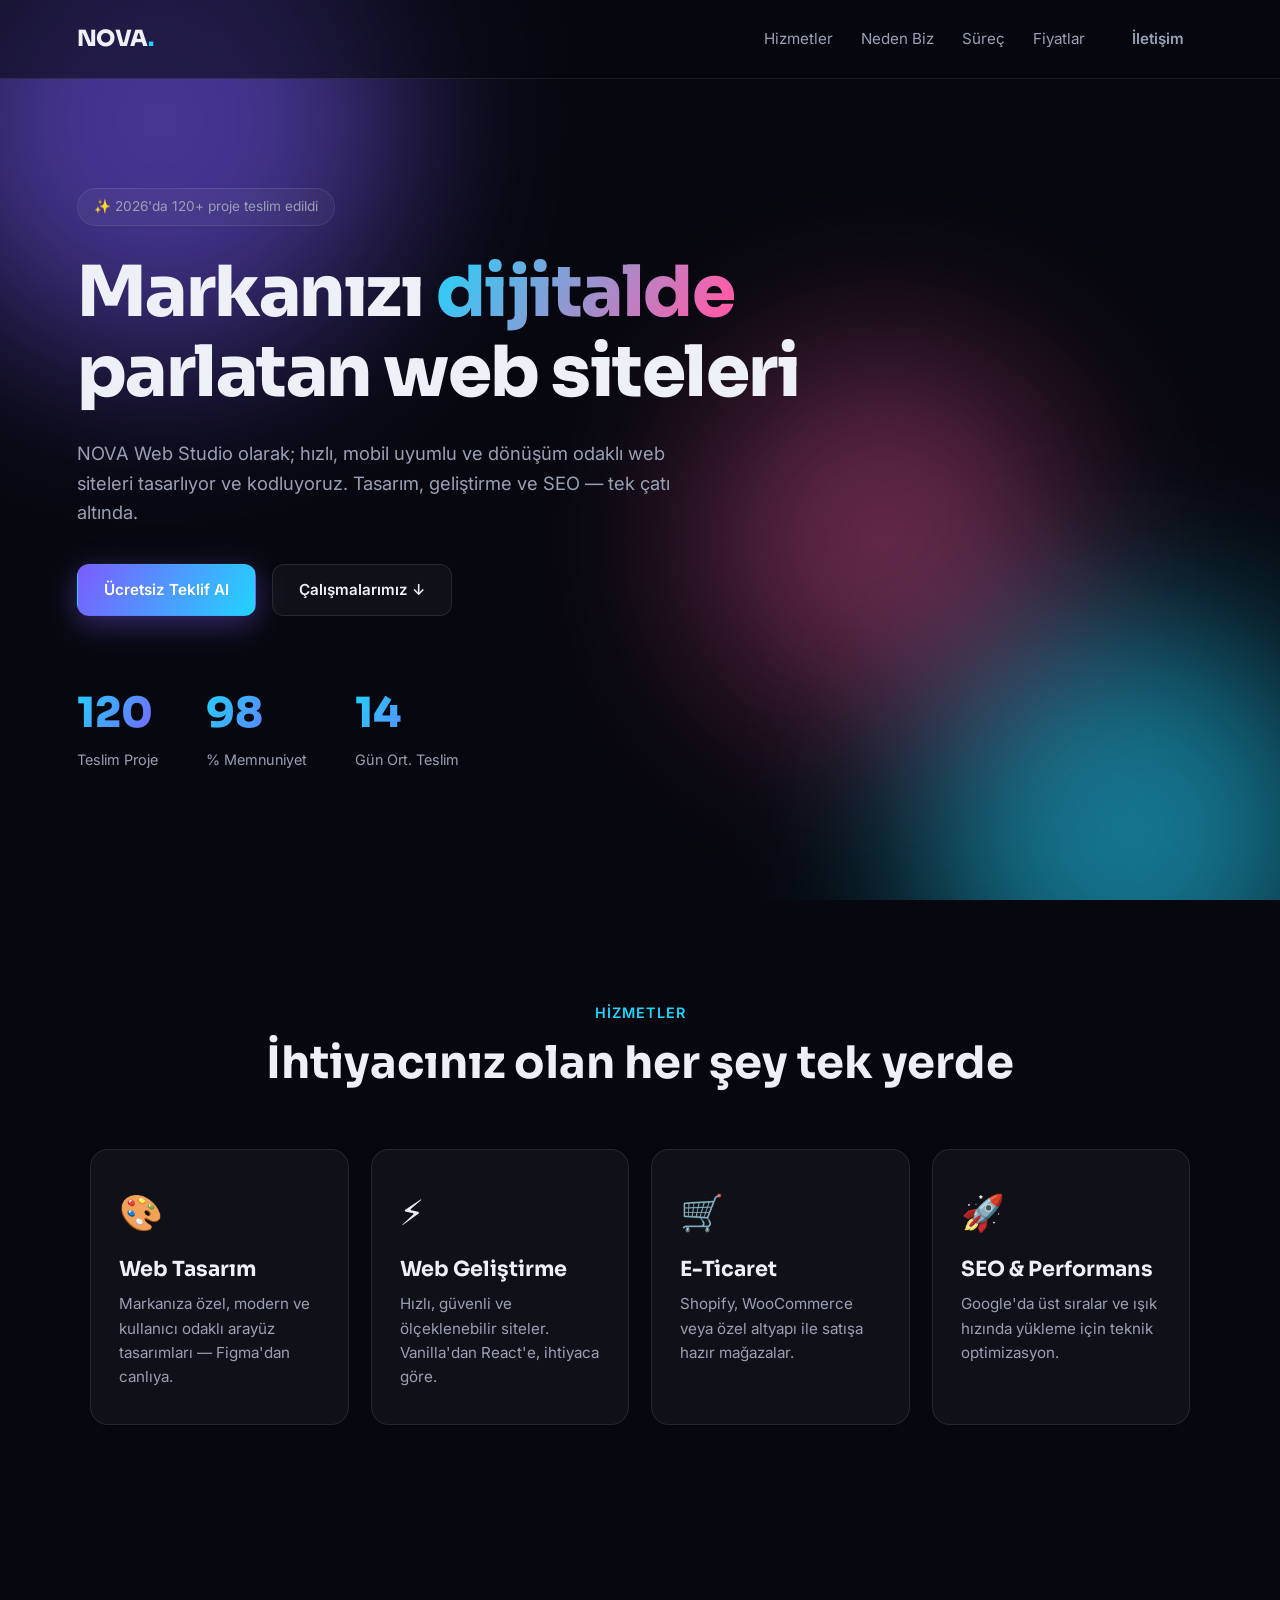
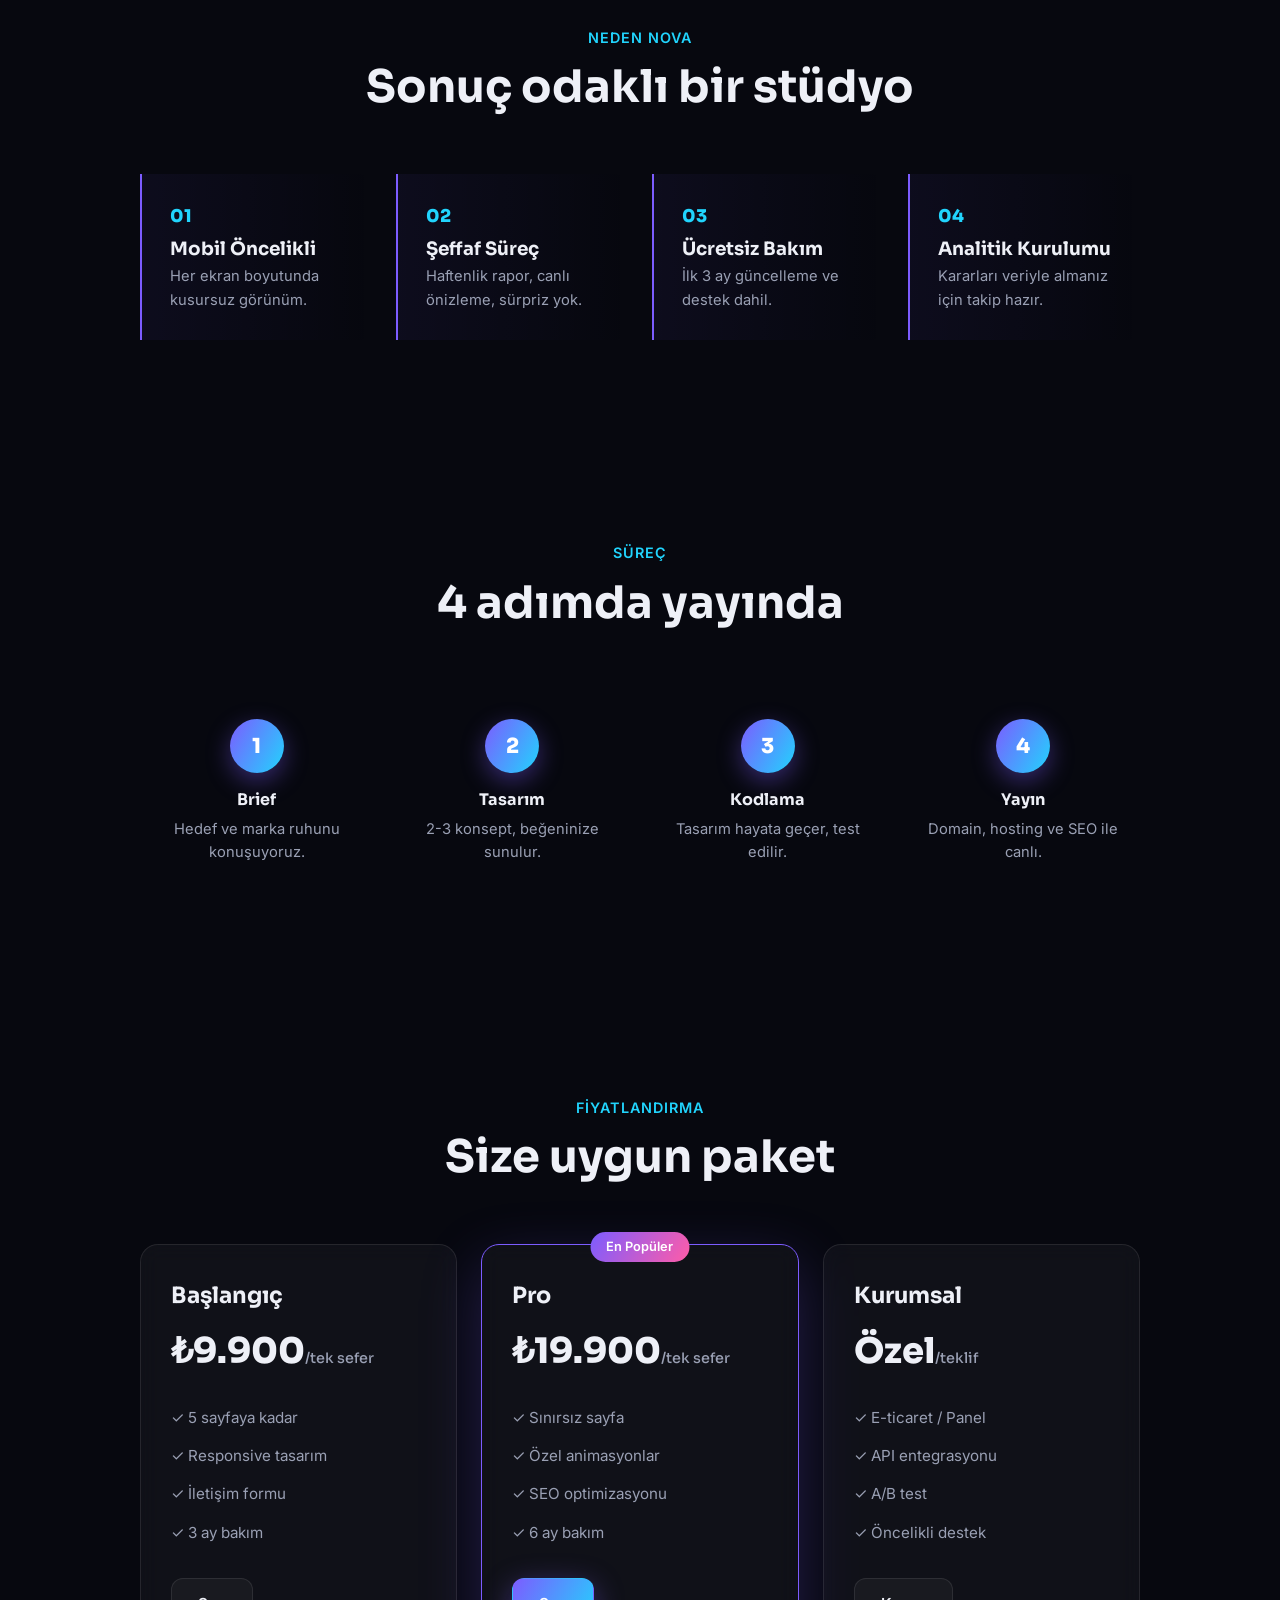
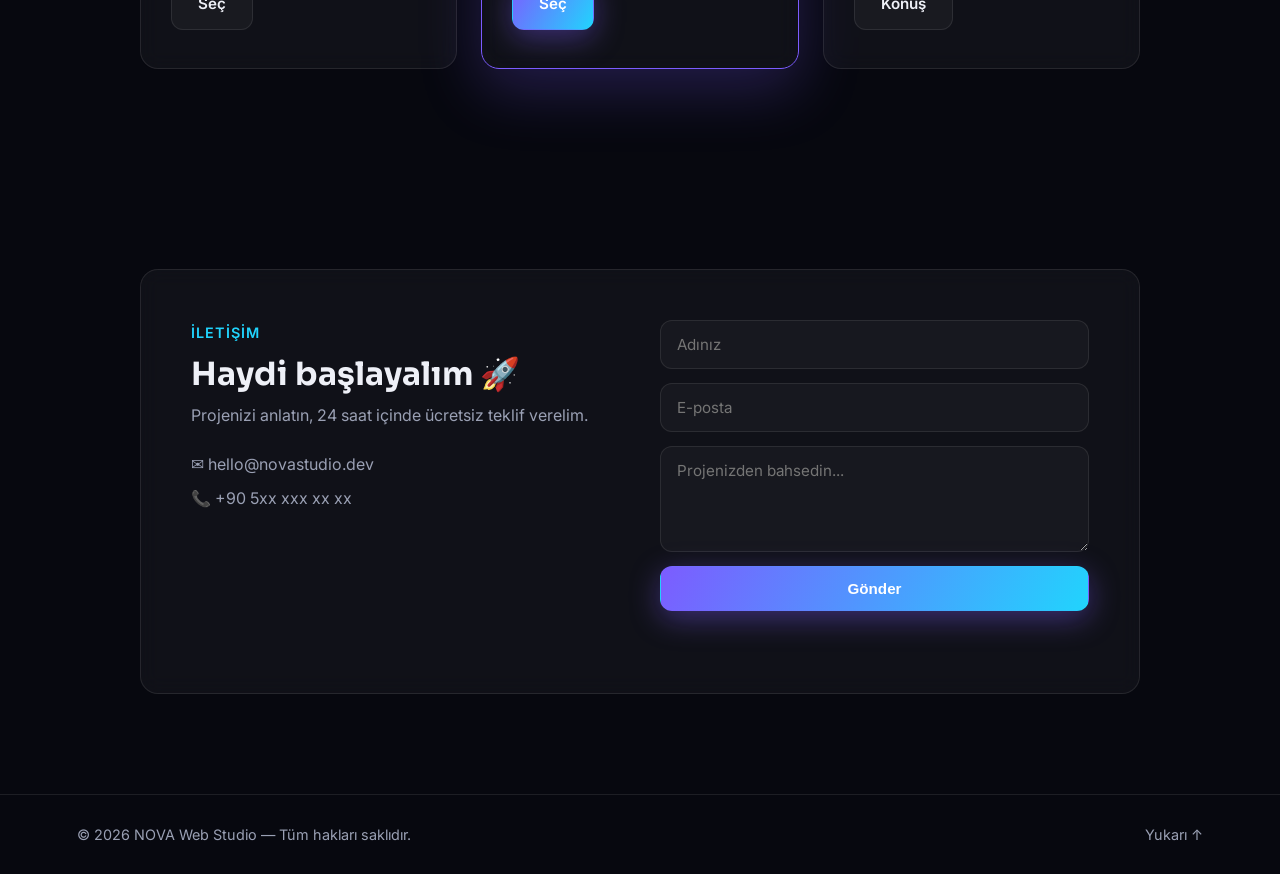
==== index.html @ 50217fd8 "feat: NOVA Web Studio landing page (dark, glassmorphism, animated)" ====
<!DOCTYPE html>
<html lang="tr">
<head>
  <meta charset="UTF-8" />
  <meta name="viewport" content="width=device-width, initial-scale=1.0" />
  <meta name="description" content="NOVA Web Studio — markanıza yakışır, hızlı ve göz alıcı web siteleri. Tasarım, geliştirme ve SEO tek çatı altında." />
  <title>NOVA Web Studio — Web Sitesi Yapımı</title>
  <link rel="preconnect" href="https://fonts.googleapis.com" />
  <link rel="preconnect" href="https://fonts.gstatic.com" crossorigin />
  <link href="https://fonts.googleapis.com/css2?family=Sora:wght@400;600;700;800&family=Inter:wght@400;500;600&display=swap" rel="stylesheet" />
  <link rel="stylesheet" href="style.css" />
</head>
<body>
  <!-- Animated background blobs -->
  <div class="bg-blobs" aria-hidden="true">
    <span class="blob blob-1"></span>
    <span class="blob blob-2"></span>
    <span class="blob blob-3"></span>
  </div>

  <!-- Cursor glow -->
  <div class="cursor-glow" aria-hidden="true"></div>

  <!-- Navbar -->
  <header class="nav" id="nav">
    <a href="#hero" class="logo">NOVA<span>.</span></a>
    <nav class="nav-links">
      <a href="#services">Hizmetler</a>
      <a href="#features">Neden Biz</a>
      <a href="#process">Süreç</a>
      <a href="#pricing">Fiyatlar</a>
      <a href="#contact" class="btn btn-sm">İletişim</a>
    </nav>
    <button class="menu-toggle" id="menuToggle" aria-label="Menü">☰</button>
  </header>

  <!-- Hero -->
  <section class="hero" id="hero">
    <div class="hero-inner">
      <div class="badge reveal">✨ 2026'da 120+ proje teslim edildi</div>
      <h1 class="hero-title reveal">
        Markanızı <span class="grad-text">dijitalde</span><br />parlatan web siteleri
      </h1>
      <p class="hero-sub reveal">
        NOVA Web Studio olarak; hızlı, mobil uyumlu ve dönüşüm odaklı web siteleri
        tasarlıyor ve kodluyoruz. Tasarım, geliştirme ve SEO — tek çatı altında.
      </p>
      <div class="hero-cta reveal">
        <a href="#contact" class="btn btn-primary">Ücretsiz Teklif Al</a>
        <a href="#work" class="btn btn-ghost">Çalışmalarımız ↓</a>
      </div>
      <div class="hero-stats reveal">
        <div class="stat"><strong data-count="120">0</strong><span>Teslim Proje</span></div>
        <div class="stat"><strong data-count="98">0</strong><span>% Memnuniyet</span></div>
        <div class="stat"><strong data-count="14">0</strong><span>Gün Ort. Teslim</span></div>
      </div>
    </div>
  </section>

  <!-- Services -->
  <section class="section" id="services">
    <div class="section-head reveal">
      <span class="eyebrow">Hizmetler</span>
      <h2>İhtiyacınız olan her şey tek yerde</h2>
    </div>
    <div class="cards">
      <article class="card glass reveal">
        <div class="card-icon">🎨</div>
        <h3>Web Tasarım</h3>
        <p>Markanıza özel, modern ve kullanıcı odaklı arayüz tasarımları — Figma'dan canlıya.</p>
      </article>
      <article class="card glass reveal">
        <div class="card-icon">⚡</div>
        <h3>Web Geliştirme</h3>
        <p>Hızlı, güvenli ve ölçeklenebilir siteler. Vanilla'dan React'e, ihtiyaca göre.</p>
      </article>
      <article class="card glass reveal">
        <div class="card-icon">🛒</div>
        <h3>E-Ticaret</h3>
        <p>Shopify, WooCommerce veya özel altyapı ile satışa hazır mağazalar.</p>
      </article>
      <article class="card glass reveal">
        <div class="card-icon">🚀</div>
        <h3>SEO & Performans</h3>
        <p>Google'da üst sıralar ve ışık hızında yükleme için teknik optimizasyon.</p>
      </article>
    </div>
  </section>

  <!-- Features -->
  <section class="section" id="features">
    <div class="section-head reveal">
      <span class="eyebrow">Neden NOVA</span>
      <h2>Sonuç odaklı bir stüdyo</h2>
    </div>
    <div class="features">
      <div class="feature reveal"><span class="f-num">01</span><h4>Mobil Öncelikli</h4><p>Her ekran boyutunda kusursuz görünüm.</p></div>
      <div class="feature reveal"><span class="f-num">02</span><h4>Şeffaf Süreç</h4><p>Haftenlik rapor, canlı önizleme, sürpriz yok.</p></div>
      <div class="feature reveal"><span class="f-num">03</span><h4>Ücretsiz Bakım</h4><p>İlk 3 ay güncelleme ve destek dahil.</p></div>
      <div class="feature reveal"><span class="f-num">04</span><h4>Analitik Kurulumu</h4><p>Kararları veriyle almanız için takip hazır.</p></div>
    </div>
  </section>

  <!-- Process -->
  <section class="section" id="process">
    <div class="section-head reveal">
      <span class="eyebrow">Süreç</span>
      <h2>4 adımda yayında</h2>
    </div>
    <div class="steps">
      <div class="step reveal"><div class="step-dot">1</div><h4>Brief</h4><p>Hedef ve marka ruhunu konuşuyoruz.</p></div>
      <div class="step reveal"><div class="step-dot">2</div><h4>Tasarım</h4><p>2-3 konsept, beğeninize sunulur.</p></div>
      <div class="step reveal"><div class="step-dot">3</div><h4>Kodlama</h4><p>Tasarım hayata geçer, test edilir.</p></div>
      <div class="step reveal"><div class="step-dot">4</div><h4>Yayın</h4><p>Domain, hosting ve SEO ile canlı.</p></div>
    </div>
  </section>

  <!-- Pricing -->
  <section class="section" id="pricing">
    <div class="section-head reveal">
      <span class="eyebrow">Fiyatlandırma</span>
      <h2>Size uygun paket</h2>
    </div>
    <div class="pricing">
      <div class="plan glass reveal">
        <h3>Başlangıç</h3>
        <div class="price">₺9.900<span>/tek sefer</span></div>
        <ul>
          <li>✓ 5 sayfaya kadar</li>
          <li>✓ Responsive tasarım</li>
          <li>✓ İletişim formu</li>
          <li>✓ 3 ay bakım</li>
        </ul>
        <a href="#contact" class="btn btn-ghost">Seç</a>
      </div>
      <div class="plan glass plan-pop reveal">
        <div class="pop-tag">En Popüler</div>
        <h3>Pro</h3>
        <div class="price">₺19.900<span>/tek sefer</span></div>
        <ul>
          <li>✓ Sınırsız sayfa</li>
          <li>✓ Özel animasyonlar</li>
          <li>✓ SEO optimizasyonu</li>
          <li>✓ 6 ay bakım</li>
        </ul>
        <a href="#contact" class="btn btn-primary">Seç</a>
      </div>
      <div class="plan glass reveal">
        <h3>Kurumsal</h3>
        <div class="price">Özel<span>/teklif</span></div>
        <ul>
          <li>✓ E-ticaret / Panel</li>
          <li>✓ API entegrasyonu</li>
          <li>✓ A/B test</li>
          <li>✓ Öncelikli destek</li>
        </ul>
        <a href="#contact" class="btn btn-ghost">Konuş</a>
      </div>
    </div>
  </section>

  <!-- Contact -->
  <section class="section" id="contact">
    <div class="contact glass reveal">
      <div class="contact-info">
        <span class="eyebrow">İletişim</span>
        <h2>Haydi başlayalım 🚀</h2>
        <p>Projenizi anlatın, 24 saat içinde ücretsiz teklif verelim.</p>
        <div class="contact-meta">
          <span>✉️ hello@novastudio.dev</span>
          <span>📞 +90 5xx xxx xx xx</span>
        </div>
      </div>
      <form class="contact-form" id="contactForm">
        <input type="text" name="name" placeholder="Adınız" required />
        <input type="email" name="email" placeholder="E-posta" required />
        <textarea name="message" rows="4" placeholder="Projenizden bahsedin..." required></textarea>
        <button type="submit" class="btn btn-primary">Gönder</button>
        <p class="form-note" id="formNote"></p>
      </form>
    </div>
  </section>

  <footer class="footer">
    <span>© 2026 NOVA Web Studio — Tüm hakları saklıdır.</span>
    <span class="footer-links">
      <a href="#hero">Yukarı ↑</a>
    </span>
  </footer>

  <script src="script.js"></script>
</body>
</html>
---- style.css ----
:root {
  --bg: #07080f;
  --bg-2: #0d0f1a;
  --text: #eef0f7;
  --muted: #9aa0b4;
  --accent: #7c5cff;
  --accent-2: #21d4fd;
  --accent-3: #ff5ca8;
  --card: rgba(255, 255, 255, 0.04);
  --border: rgba(255, 255, 255, 0.09);
  --radius: 18px;
}

* { margin: 0; padding: 0; box-sizing: border-box; }

html { scroll-behavior: smooth; }

body {
  font-family: 'Inter', system-ui, sans-serif;
  background: var(--bg);
  color: var(--text);
  overflow-x: hidden;
  line-height: 1.6;
}

h1, h2, h3, h4 { font-family: 'Sora', sans-serif; line-height: 1.15; }

/* ---------- Background blobs ---------- */
.bg-blobs { position: fixed; inset: 0; z-index: 0; overflow: hidden; pointer-events: none; }
.blob {
  position: absolute; border-radius: 50%; filter: blur(90px); opacity: 0.55;
  animation: float 18s ease-in-out infinite;
}
.blob-1 { width: 480px; height: 480px; background: var(--accent); top: -120px; left: -80px; }
.blob-2 { width: 420px; height: 420px; background: var(--accent-2); bottom: -140px; right: -60px; animation-delay: -6s; }
.blob-3 { width: 360px; height: 360px; background: var(--accent-3); top: 40%; left: 55%; animation-delay: -11s; opacity: 0.4; }

@keyframes float {
  0%, 100% { transform: translate(0, 0) scale(1); }
  50% { transform: translate(40px, -30px) scale(1.08); }
}

/* ---------- Cursor glow ---------- */
.cursor-glow {
  position: fixed; width: 420px; height: 420px; border-radius: 50%;
  background: radial-gradient(circle, rgba(124,92,255,0.18), transparent 60%);
  transform: translate(-50%, -50%); pointer-events: none; z-index: 1;
  transition: opacity 0.3s; opacity: 0;
}

/* ---------- Nav ---------- */
.nav {
  position: fixed; top: 0; left: 0; right: 0; z-index: 50;
  display: flex; align-items: center; justify-content: space-between;
  padding: 18px 6vw; backdrop-filter: blur(14px);
  background: rgba(7, 8, 15, 0.55); border-bottom: 1px solid var(--border);
  transition: padding 0.3s;
}
.nav.shrink { padding: 12px 6vw; }
.logo { font-family: 'Sora'; font-weight: 800; font-size: 1.4rem; letter-spacing: -0.5px; text-decoration: none; color: var(--text); }
.logo span { color: var(--accent-2); }
.nav-links { display: flex; align-items: center; gap: 28px; }
.nav-links a { color: var(--muted); text-decoration: none; font-size: 0.95rem; transition: color 0.2s; }
.nav-links a:hover { color: var(--text); }
.menu-toggle { display: none; background: none; border: none; color: var(--text); font-size: 1.5rem; cursor: pointer; }

/* ---------- Buttons ---------- */
.btn {
  display: inline-block; padding: 13px 26px; border-radius: 12px;
  font-weight: 600; font-size: 0.95rem; text-decoration: none; cursor: pointer;
  border: 1px solid transparent; transition: transform 0.2s, box-shadow 0.2s, background 0.2s;
}
.btn-sm { padding: 8px 18px; font-size: 0.85rem; }
.btn-primary {
  background: linear-gradient(120deg, var(--accent), var(--accent-2));
  color: #fff; box-shadow: 0 8px 30px rgba(124, 92, 255, 0.4);
}
.btn-primary:hover { transform: translateY(-3px); box-shadow: 0 14px 40px rgba(33, 212, 253, 0.45); }
.btn-ghost { background: var(--card); border-color: var(--border); color: var(--text); }
.btn-ghost:hover { transform: translateY(-3px); border-color: var(--accent-2); }

/* ---------- Hero ---------- */
.hero {
  position: relative; z-index: 2; min-height: 100vh;
  display: flex; align-items: center; padding: 140px 6vw 80px;
}
.hero-inner { max-width: 860px; }
.badge {
  display: inline-block; padding: 7px 16px; border-radius: 999px;
  background: var(--card); border: 1px solid var(--border);
  font-size: 0.85rem; color: var(--muted); margin-bottom: 26px;
}
.hero-title { font-size: clamp(2.4rem, 6vw, 4.4rem); font-weight: 800; letter-spacing: -1.5px; }
.grad-text {
  background: linear-gradient(120deg, var(--accent-2), var(--accent-3), var(--accent));
  -webkit-background-clip: text; background-clip: text; -webkit-text-fill-color: transparent;
  background-size: 200% auto; animation: shine 6s linear infinite;
}
@keyframes shine { to { background-position: 200% center; } }
.hero-sub { color: var(--muted); font-size: 1.15rem; max-width: 620px; margin: 26px 0 36px; }
.hero-cta { display: flex; gap: 16px; flex-wrap: wrap; }
.hero-stats { display: flex; gap: 48px; margin-top: 64px; flex-wrap: wrap; }
.stat strong { display: block; font-family: 'Sora'; font-size: 2.6rem; font-weight: 800;
  background: linear-gradient(120deg, var(--accent-2), var(--accent)); -webkit-background-clip: text; background-clip: text; -webkit-text-fill-color: transparent; }
.stat span { color: var(--muted); font-size: 0.9rem; }

/* ---------- Sections ---------- */
.section { position: relative; z-index: 2; padding: 100px 6vw; }
.section-head { text-align: center; margin-bottom: 60px; }
.eyebrow { color: var(--accent-2); font-weight: 600; font-size: 0.9rem; letter-spacing: 1px; text-transform: uppercase; }
.section-head h2 { font-size: clamp(1.8rem, 4vw, 2.8rem); margin-top: 12px; }

/* ---------- Glass card ---------- */
.glass {
  background: var(--card); border: 1px solid var(--border);
  backdrop-filter: blur(10px); border-radius: var(--radius);
}

/* ---------- Services cards ---------- */
.cards { display: grid; grid-template-columns: repeat(auto-fit, minmax(240px, 1fr)); gap: 22px; max-width: 1100px; margin: 0 auto; }
.card { padding: 34px 28px; transition: transform 0.3s, border-color 0.3s; }
.card:hover { transform: translateY(-8px); border-color: var(--accent); box-shadow: 0 20px 50px rgba(124,92,255,0.18); }
.card-icon { font-size: 2.2rem; margin-bottom: 18px; }
.card h3 { font-size: 1.3rem; margin-bottom: 10px; }
.card p { color: var(--muted); font-size: 0.95rem; }

/* ---------- Features ---------- */
.features { display: grid; grid-template-columns: repeat(auto-fit, minmax(220px, 1fr)); gap: 24px; max-width: 1000px; margin: 0 auto; }
.feature { padding: 28px; border-left: 2px solid var(--accent); background: linear-gradient(90deg, rgba(124,92,255,0.06), transparent); border-radius: 0 14px 14px 0; }
.f-num { font-family: 'Sora'; font-weight: 800; font-size: 1.1rem; color: var(--accent-2); }
.feature h4 { margin: 8px 0 6px; font-size: 1.15rem; }
.feature p { color: var(--muted); font-size: 0.92rem; }

/* ---------- Steps ---------- */
.steps { display: grid; grid-template-columns: repeat(auto-fit, minmax(200px, 1fr)); gap: 22px; max-width: 1000px; margin: 0 auto; }
.step { text-align: center; padding: 30px 20px; }
.step-dot { width: 54px; height: 54px; margin: 0 auto 18px; border-radius: 50%; display: grid; place-items: center; font-family: 'Sora'; font-weight: 800; font-size: 1.3rem; color: #fff; background: linear-gradient(120deg, var(--accent), var(--accent-2)); box-shadow: 0 8px 24px rgba(124,92,255,0.4); }
.step h4 { margin-bottom: 8px; }
.step p { color: var(--muted); font-size: 0.92rem; }

/* ---------- Pricing ---------- */
.pricing { display: grid; grid-template-columns: repeat(auto-fit, minmax(260px, 1fr)); gap: 24px; max-width: 1000px; margin: 0 auto; }
.plan { padding: 38px 30px; position: relative; transition: transform 0.3s; }
.plan:hover { transform: translateY(-6px); }
.plan h3 { font-size: 1.4rem; }
.price { font-family: 'Sora'; font-size: 2.2rem; font-weight: 800; margin: 14px 0 20px; }
.price span { font-size: 0.9rem; color: var(--muted); font-weight: 500; }
.plan ul { list-style: none; margin-bottom: 26px; }
.plan li { padding: 7px 0; color: var(--muted); font-size: 0.95rem; }
.plan-pop { border-color: var(--accent); box-shadow: 0 20px 60px rgba(124,92,255,0.25); transform: scale(1.04); }
.pop-tag { position: absolute; top: -13px; left: 50%; transform: translateX(-50%); background: linear-gradient(120deg, var(--accent), var(--accent-3)); color: #fff; padding: 5px 16px; border-radius: 999px; font-size: 0.8rem; font-weight: 600; white-space: nowrap; }

/* ---------- Contact ---------- */
.contact { display: grid; grid-template-columns: 1fr 1fr; gap: 40px; padding: 50px; max-width: 1000px; margin: 0 auto; }
.contact-info h2 { font-size: 2rem; margin: 10px 0; }
.contact-info p { color: var(--muted); }
.contact-meta { margin-top: 24px; display: flex; flex-direction: column; gap: 8px; color: var(--muted); }
.contact-form { display: flex; flex-direction: column; gap: 14px; }
.contact-form input, .contact-form textarea {
  width: 100%; padding: 14px 16px; border-radius: 12px; border: 1px solid var(--border);
  background: rgba(255,255,255,0.03); color: var(--text); font-family: inherit; font-size: 0.95rem; resize: vertical;
}
.contact-form input:focus, .contact-form textarea:focus { outline: none; border-color: var(--accent-2); }
.form-note { color: var(--accent-2); font-size: 0.9rem; min-height: 1.2em; }

/* ---------- Footer ---------- */
.footer { position: relative; z-index: 2; display: flex; justify-content: space-between; align-items: center; padding: 28px 6vw; border-top: 1px solid var(--border); color: var(--muted); font-size: 0.9rem; }
.footer-links a { color: var(--muted); text-decoration: none; }
.footer-links a:hover { color: var(--accent-2); }

/* ---------- Reveal animation ---------- */
.reveal { opacity: 0; transform: translateY(30px); transition: opacity 0.7s ease, transform 0.7s ease; }
.reveal.active { opacity: 1; transform: translateY(0); }

/* ---------- Responsive ---------- */
@media (max-width: 820px) {
  .nav-links { display: none; }
  .menu-toggle { display: block; }
  .nav-links.open { display: flex; flex-direction: column; position: absolute; top: 100%; left: 0; right: 0; background: rgba(7,8,15,0.96); padding: 24px 6vw; gap: 18px; border-bottom: 1px solid var(--border); }
  .contact { grid-template-columns: 1fr; }
  .plan-pop { transform: none; }
  .hero-stats { gap: 30px; }
}
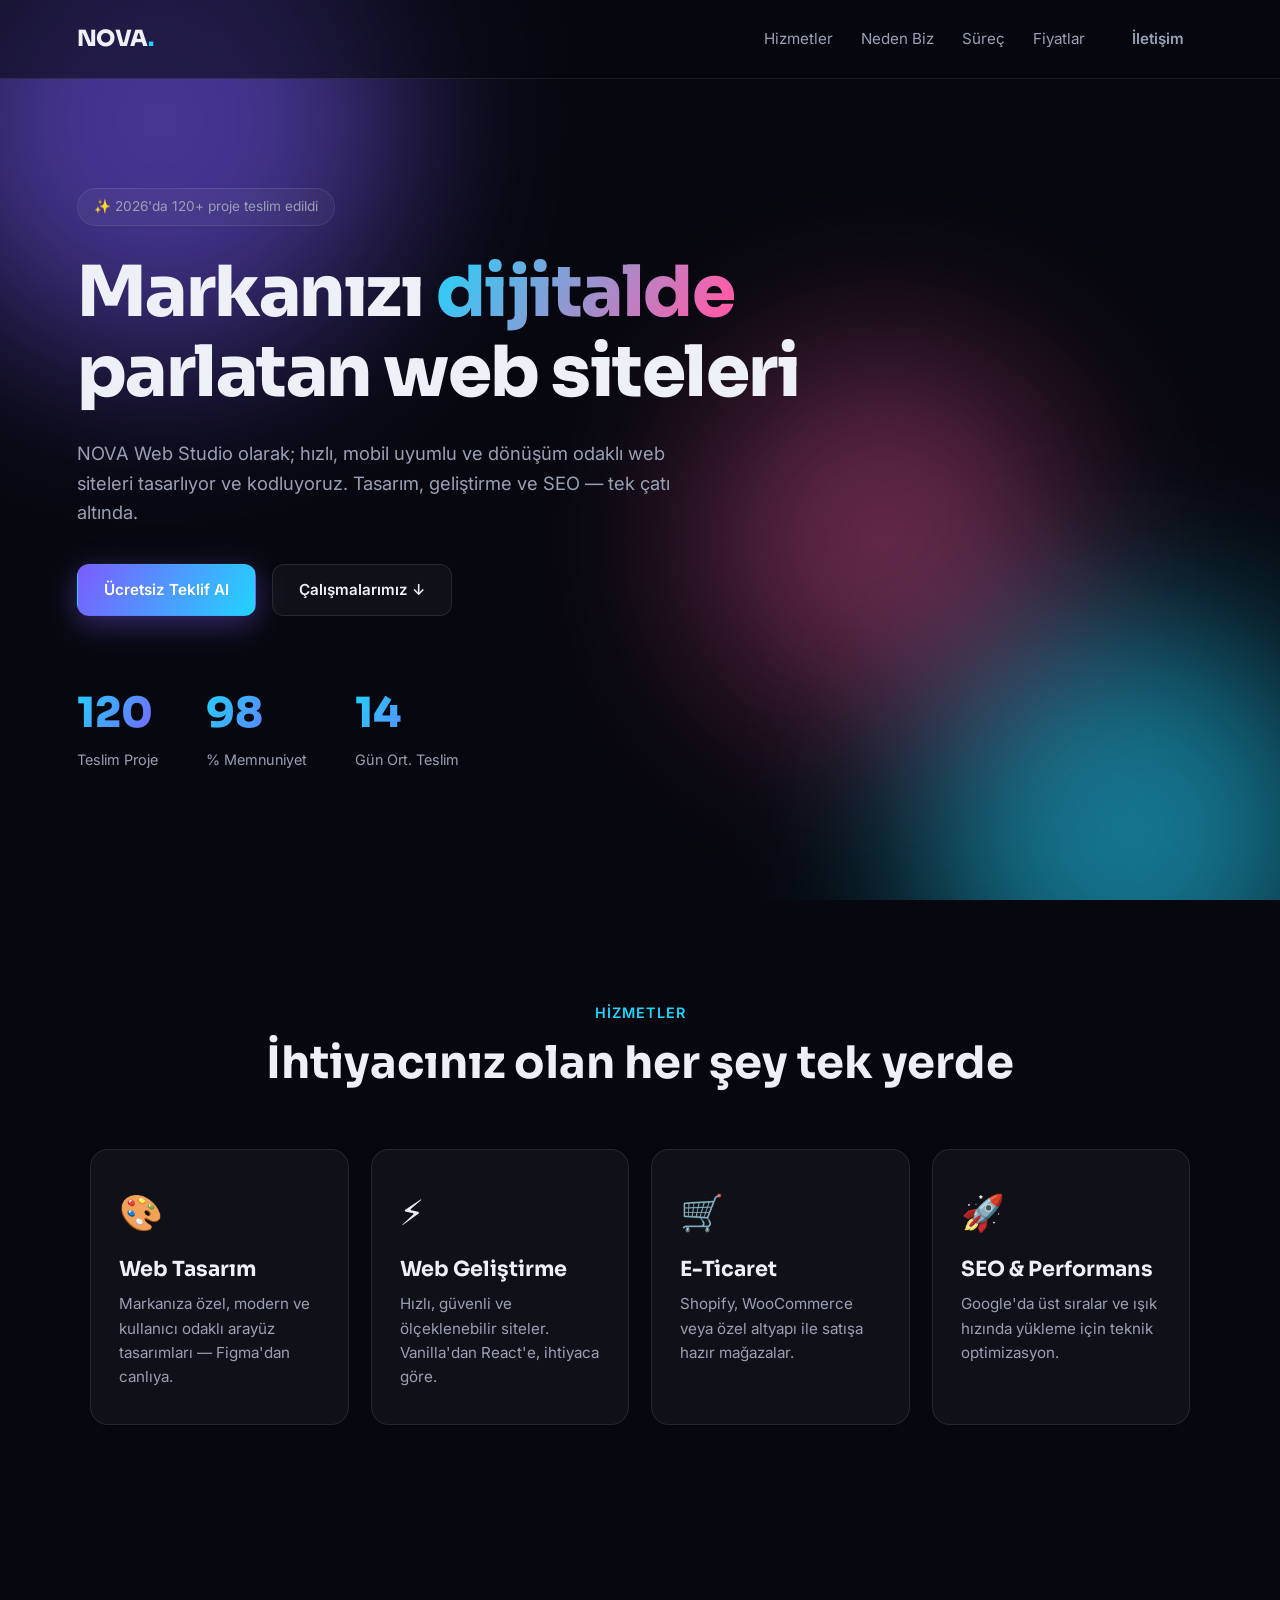
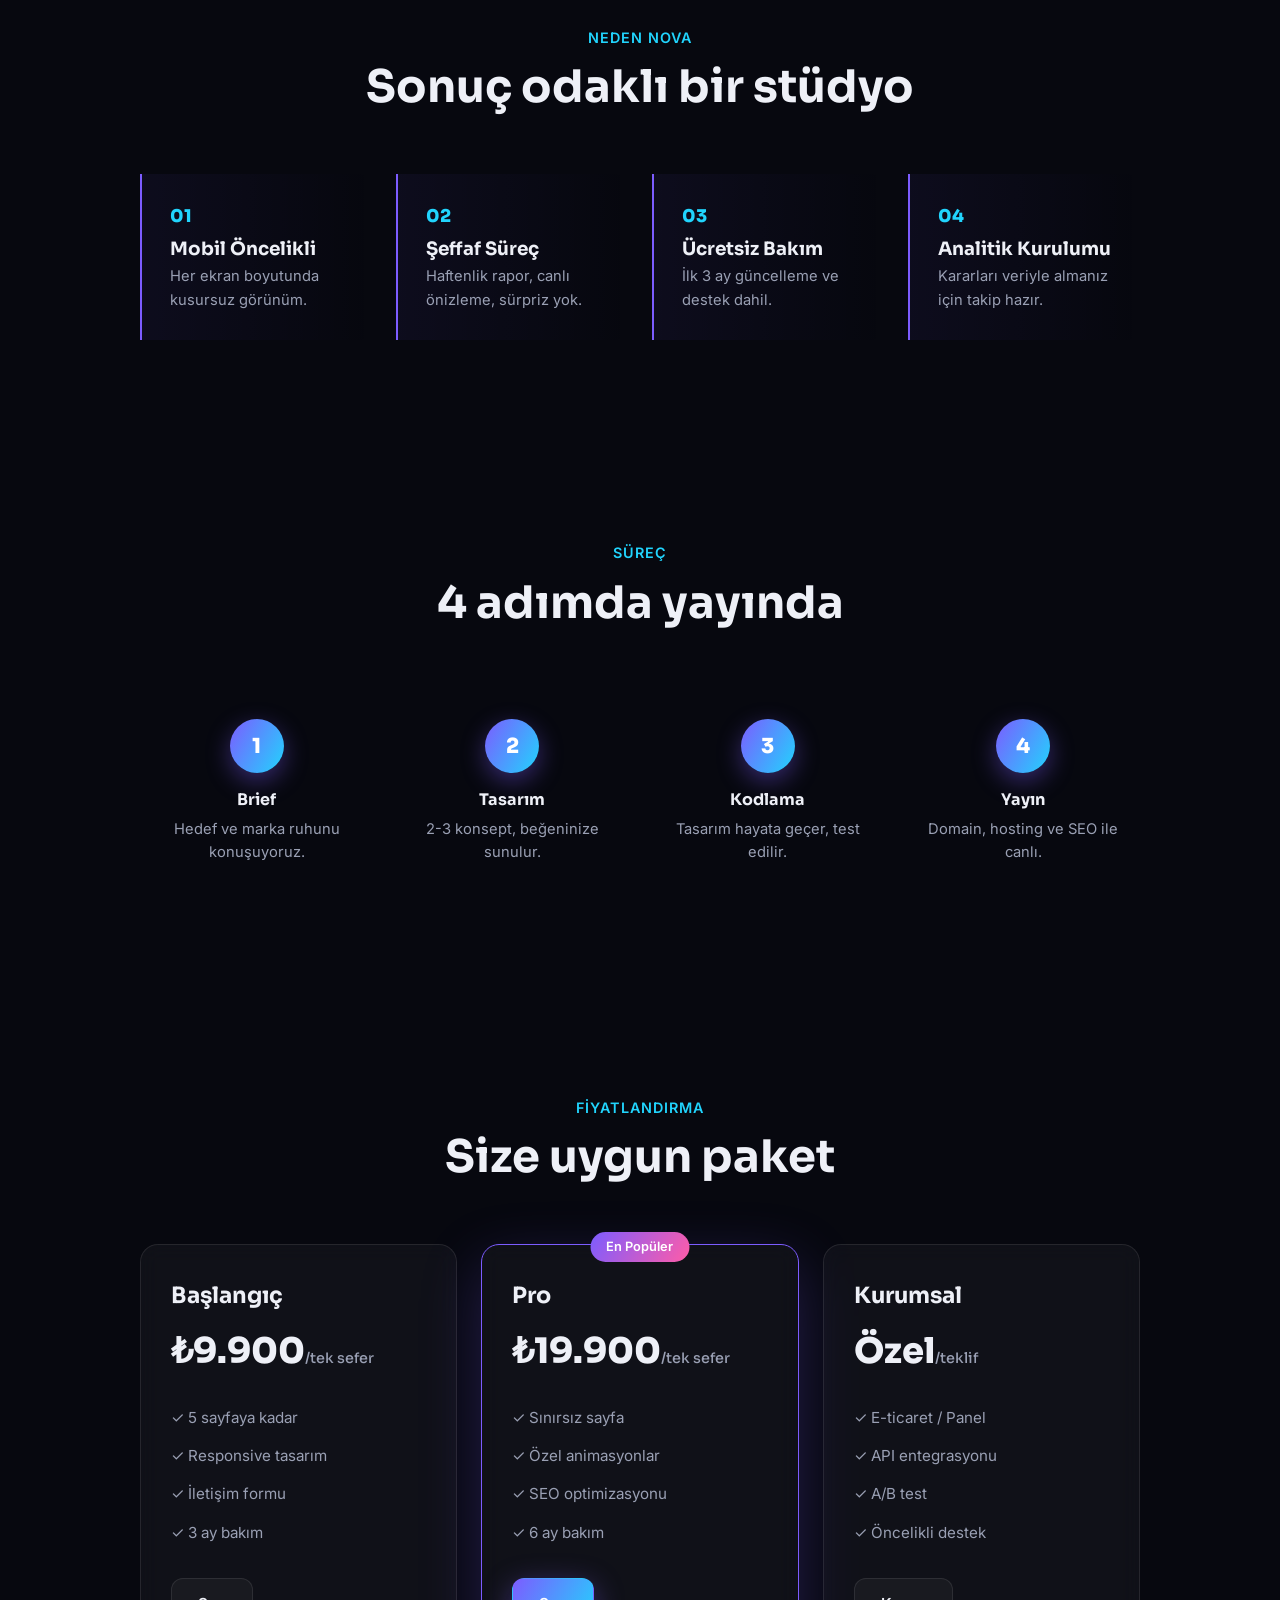
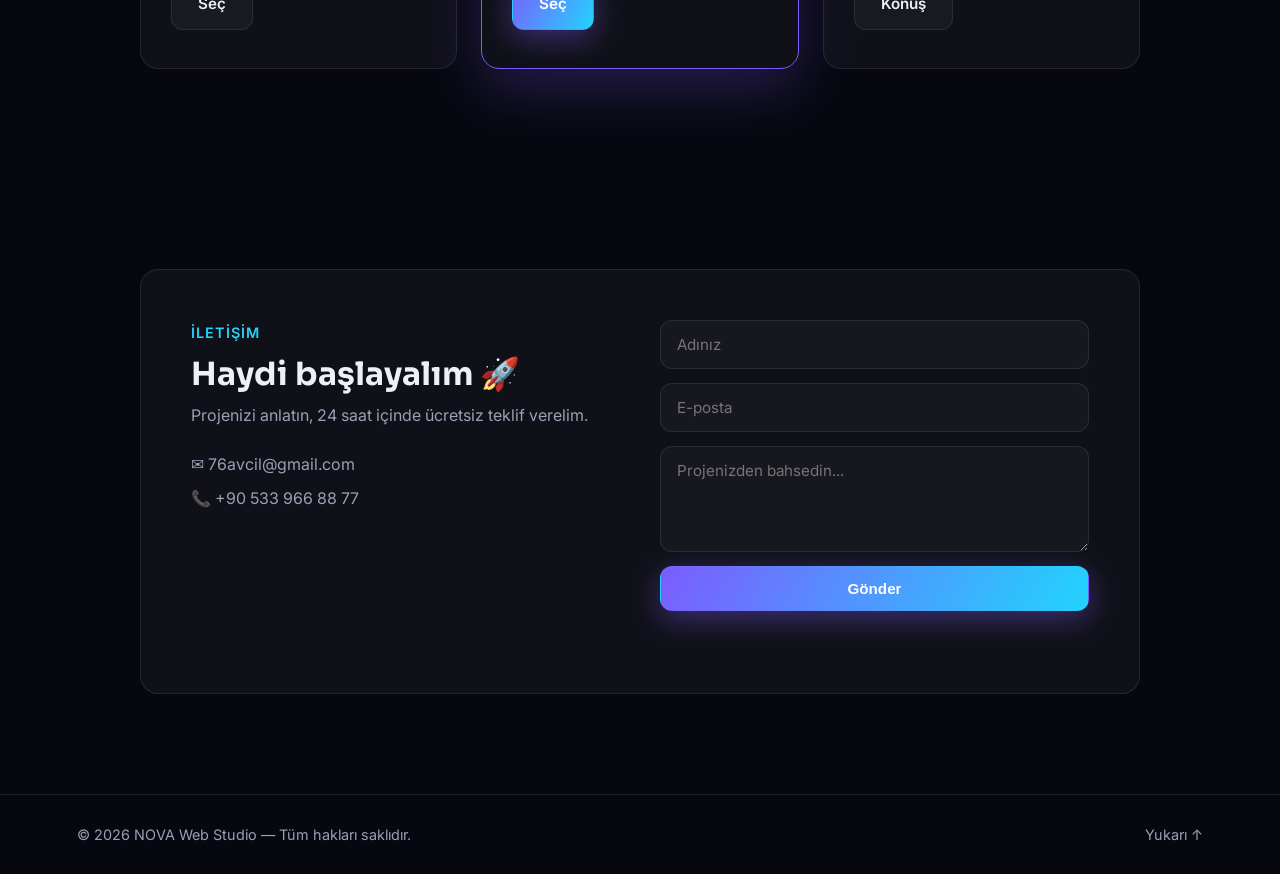
==== commit 1da2fa0a: "feat: add real contact info + Formspree-ready form (placeholder endpoint)" ====
--- a/index.html
+++ b/index.html
@@ -167,11 +167,12 @@
         <h2>Haydi başlayalım 🚀</h2>
         <p>Projenizi anlatın, 24 saat içinde ücretsiz teklif verelim.</p>
         <div class="contact-meta">
-          <span>✉️ hello@novastudio.dev</span>
-          <span>📞 +90 5xx xxx xx xx</span>
+          <span>✉️ 76avcil@gmail.com</span>
+          <span>📞 +90 533 966 88 77</span>
         </div>
       </div>
-      <form class="contact-form" id="contactForm">
+      <form class="contact-form" id="contactForm" action="https://formspree.io/f/YOUR_FORM_ID" method="POST">
+        <input type="hidden" name="_replyto" value="76avcil@gmail.com" />
         <input type="text" name="name" placeholder="Adınız" required />
         <input type="email" name="email" placeholder="E-posta" required />
         <textarea name="message" rows="4" placeholder="Projenizden bahsedin..." required></textarea>
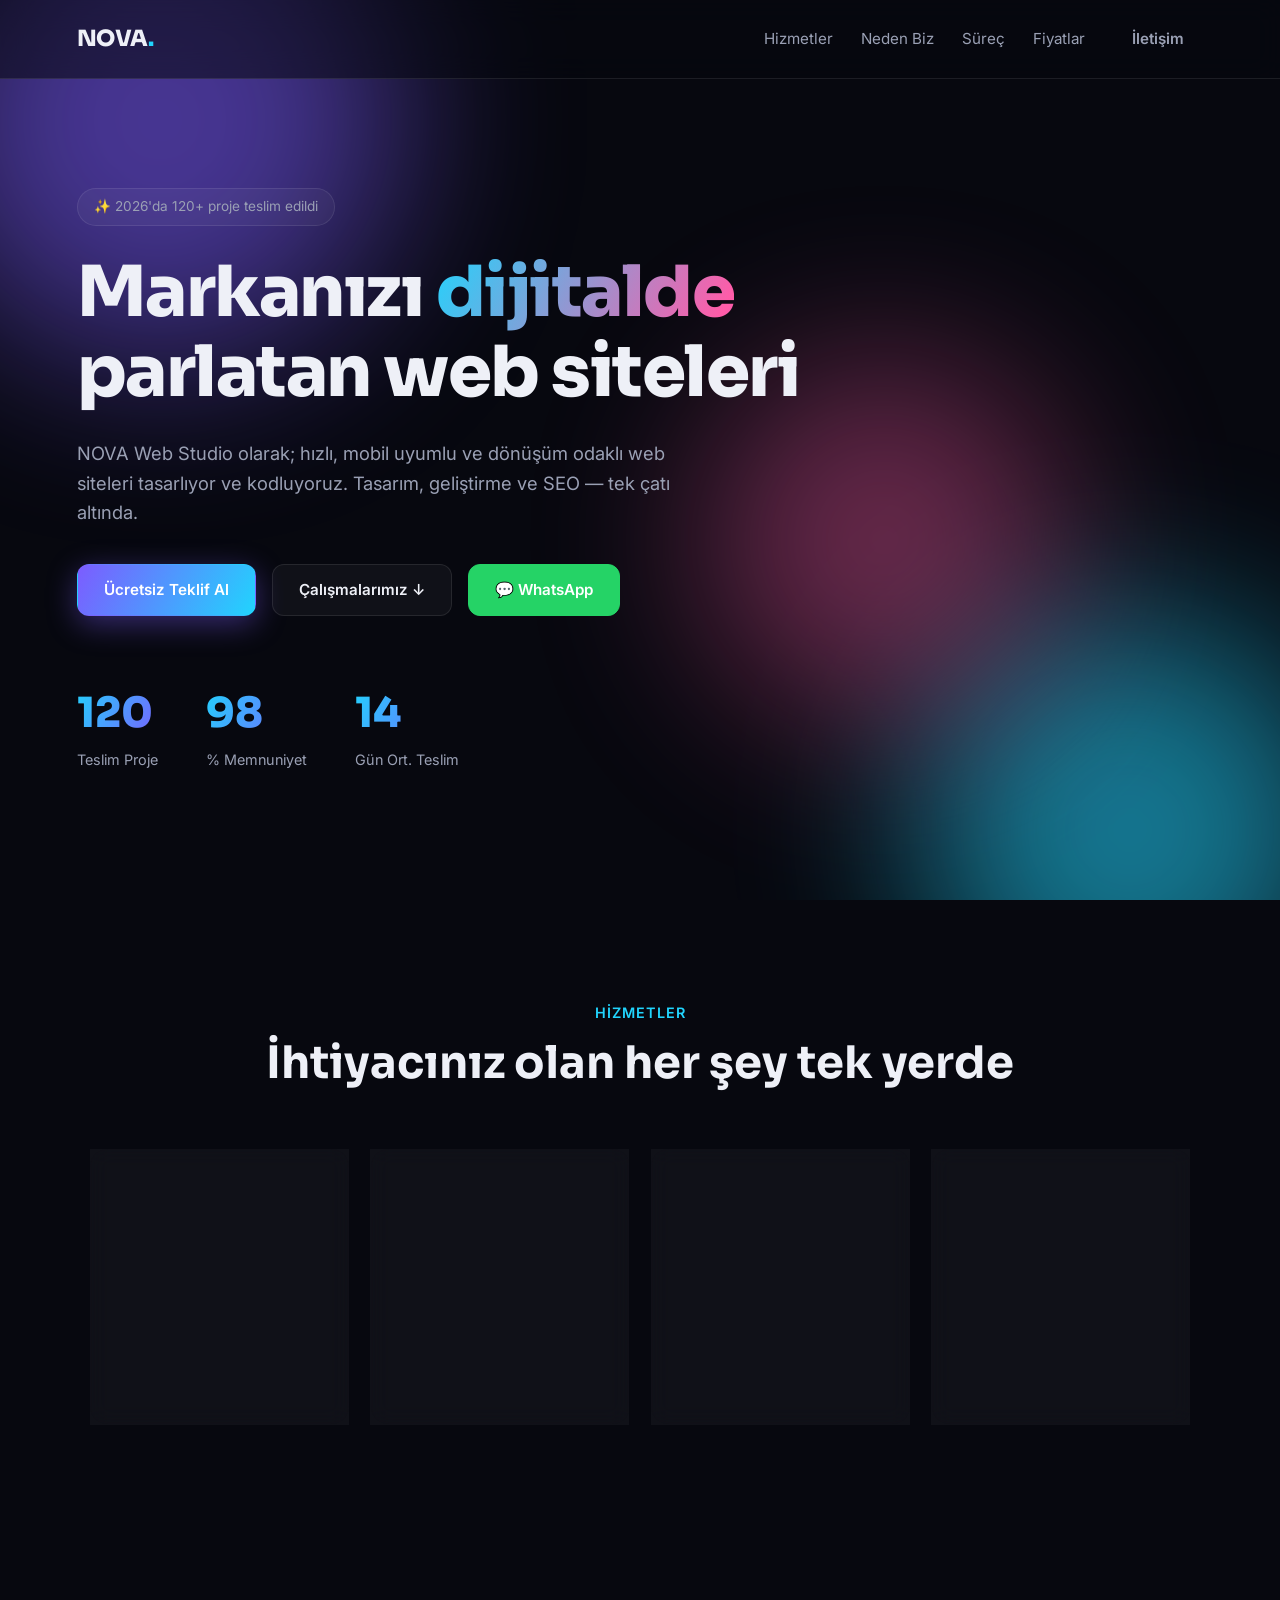
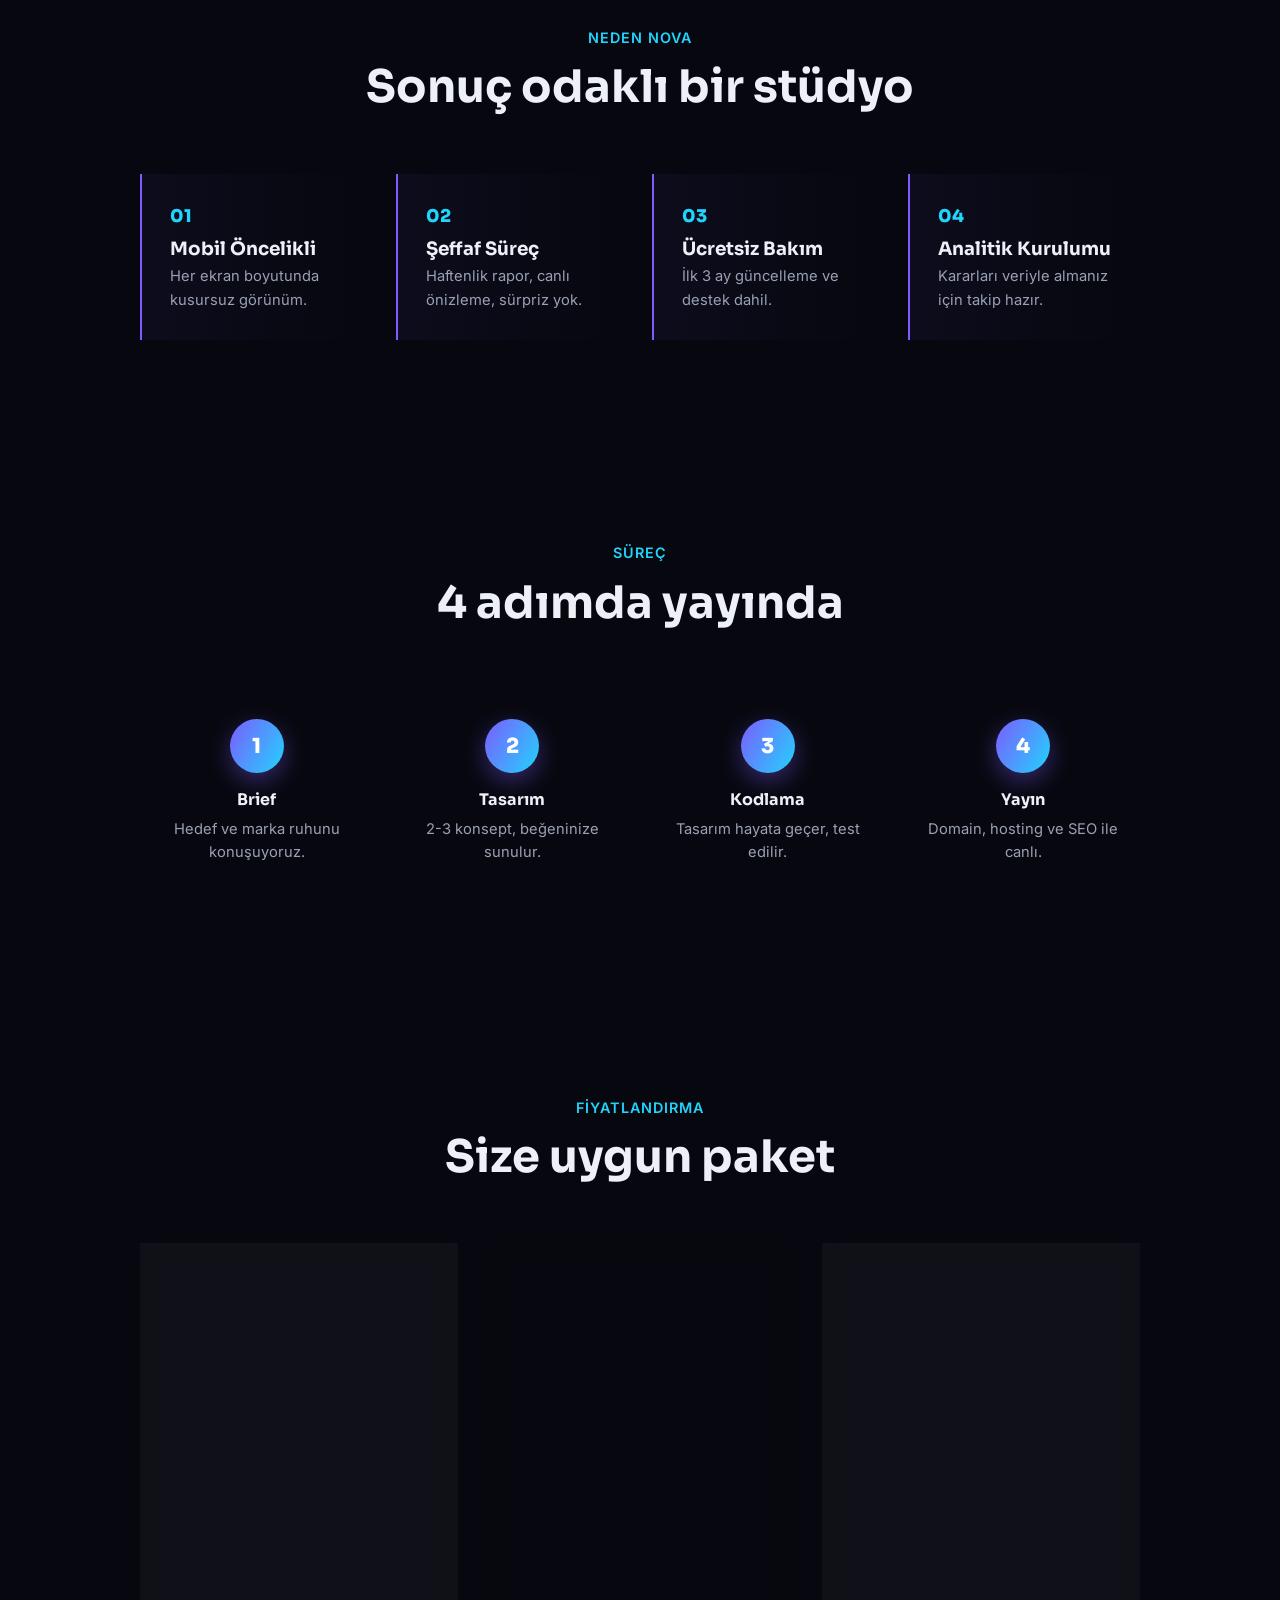
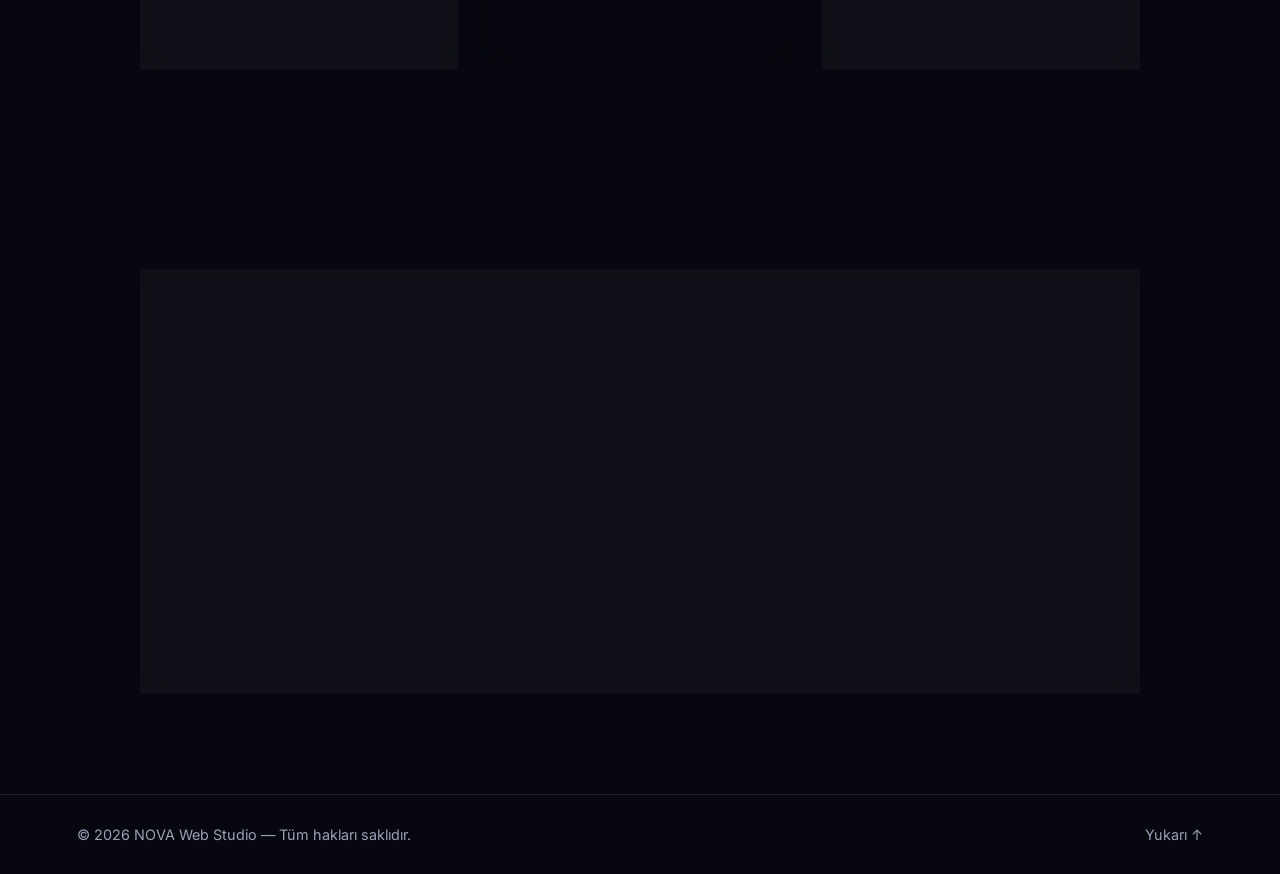
==== commit 077c30b1: "feat: add favicon + WhatsApp buttons (hero, contact)" ====
--- a/index.html
+++ b/index.html
@@ -5,6 +5,7 @@
   <meta name="viewport" content="width=device-width, initial-scale=1.0" />
   <meta name="description" content="NOVA Web Studio — markanıza yakışır, hızlı ve göz alıcı web siteleri. Tasarım, geliştirme ve SEO tek çatı altında." />
   <title>NOVA Web Studio — Web Sitesi Yapımı</title>
+  <link rel="icon" type="image/svg+xml" href="favicon.svg" />
   <link rel="preconnect" href="https://fonts.googleapis.com" />
   <link rel="preconnect" href="https://fonts.gstatic.com" crossorigin />
   <link href="https://fonts.googleapis.com/css2?family=Sora:wght@400;600;700;800&family=Inter:wght@400;500;600&display=swap" rel="stylesheet" />
@@ -48,6 +49,7 @@
       <div class="hero-cta reveal">
         <a href="#contact" class="btn btn-primary">Ücretsiz Teklif Al</a>
         <a href="#work" class="btn btn-ghost">Çalışmalarımız ↓</a>
+        <a href="https://wa.me/905339668877?text=Merhaba%2C%20web%20sitesi%20hakk%C4%B1nda%20bilgi%20almak%20istiyorum." target="_blank" rel="noopener" class="btn btn-whatsapp">💬 WhatsApp</a>
       </div>
       <div class="hero-stats reveal">
         <div class="stat"><strong data-count="120">0</strong><span>Teslim Proje</span></div>
@@ -169,9 +171,10 @@
         <div class="contact-meta">
           <span>✉️ 76avcil@gmail.com</span>
           <span>📞 +90 533 966 88 77</span>
+          <a href="https://wa.me/905339668877?text=Merhaba%2C%20web%20sitesi%20hakk%C4%B1nda%20bilgi%20almak%20istiyorum." target="_blank" rel="noopener" class="wa-inline">💬 WhatsApp'tan yaz</a>
         </div>
       </div>
-      <form class="contact-form" id="contactForm" action="https://formspree.io/f/YOUR_FORM_ID" method="POST">
+      <form class="contact-form" id="contactForm" action="https://formspree.io/f/meebyvve" method="POST">
         <input type="hidden" name="_replyto" value="76avcil@gmail.com" />
         <input type="text" name="name" placeholder="Adınız" required />
         <input type="email" name="email" placeholder="E-posta" required />
--- a/style.css
+++ b/style.css
@@ -78,6 +78,10 @@
 .btn-primary:hover { transform: translateY(-3px); box-shadow: 0 14px 40px rgba(33, 212, 253, 0.45); }
 .btn-ghost { background: var(--card); border-color: var(--border); color: var(--text); }
 .btn-ghost:hover { transform: translateY(-3px); border-color: var(--accent-2); }
+.btn-whatsapp { background: #25d366; color: #fff; border-color: #25d366; }
+.btn-whatsapp:hover { transform: translateY(-3px); box-shadow: 0 10px 30px rgba(37, 211, 102, 0.45); }
+.wa-inline { color: #25d366; text-decoration: none; font-weight: 600; margin-top: 4px; }
+.wa-inline:hover { text-decoration: underline; }
 
 /* ---------- Hero ---------- */
 .hero {
